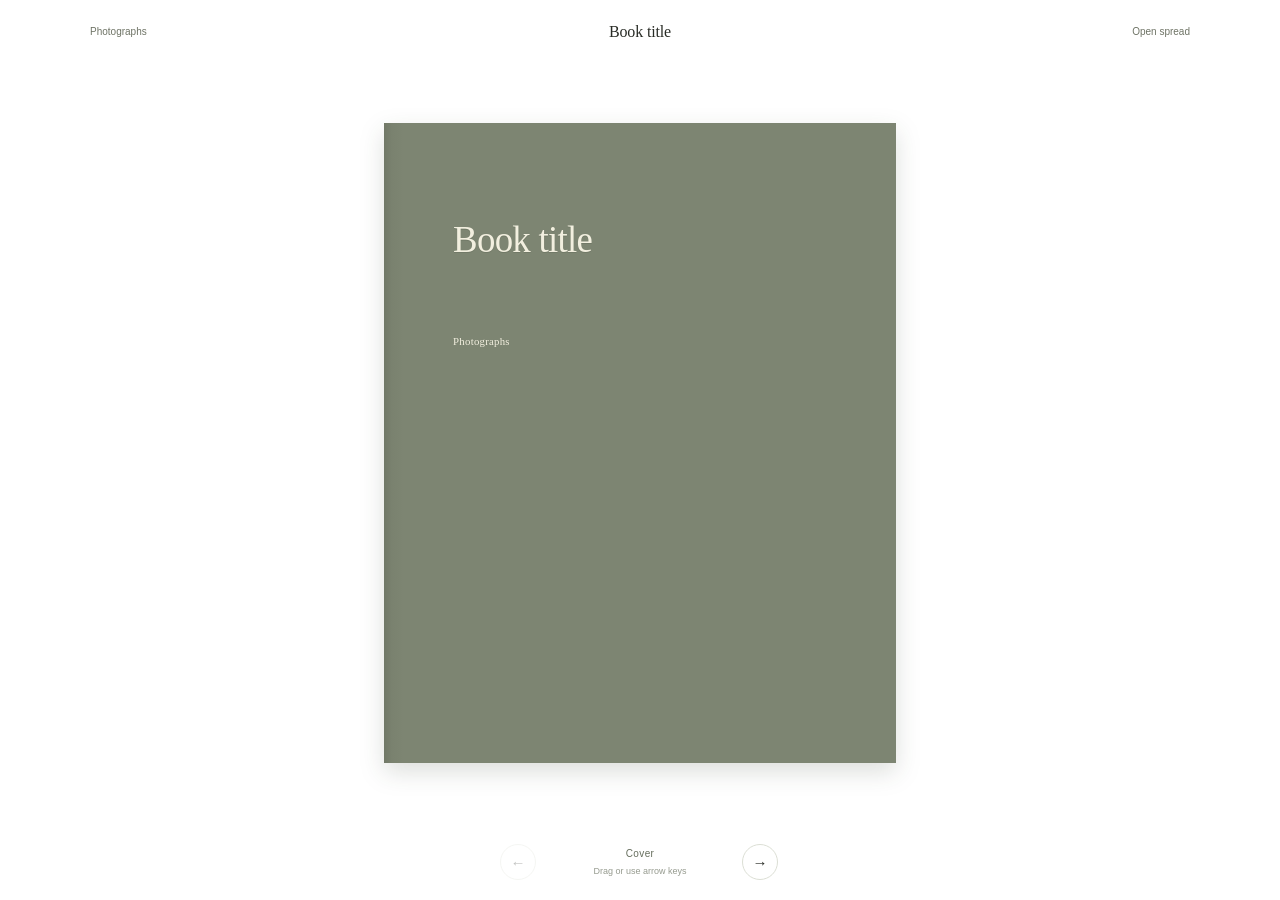
==== runtime/index.html @ 0000cc7c "feat: publish photobooks to GitHub Pages Co-authored-by: TRAE CLI <traecli@bytedance.com>" ====
<!doctype html>
<html lang="en" data-strava-photobook="1">
<head>
  <meta charset="utf-8">
  <meta name="viewport" content="width=device-width,initial-scale=1">
  <title>Book title</title>
  <link rel="stylesheet" href="styles.css">
</head>
<body>
<main class="room">
  <header class="book-header">
    <span>Photographs</span><h1>Book title</h1><span id="orientation">Open spread</span>
  </header>
  <section class="stage" aria-label="Interactive photo book">
    <div class="book-rig">
      <div id="book" class="book" data-page-width="512" data-page-height="640">
        <article class="book-page art-page cloth recto" data-density="hard" aria-label="Front cover">
          <h2 class="cover-title">Book title</h2><p class="cover-subtitle">Photographs</p>
        </article>
        <article class="book-page art-page endpaper verso" aria-label="Page 1"></article>
        <article class="book-page art-page paper recto" aria-label="Page 2">
          <div class="title-block"><h2>Book title</h2><p>Photographs</p></div>
        </article>
        <article class="book-page art-page paper verso" aria-label="Page 3"></article>
        <article class="book-page art-page paper recto" aria-label="Page 4">
          <figure class="plate medium"><!-- Insert a user photograph with descriptive alt text. --></figure>
        </article>
        <article class="book-page art-page paper verso" aria-label="Page 5">
          <div class="colophon"><p>Book title</p><p>Photographs and credits</p></div>
        </article>
        <article class="book-page art-page endpaper recto" aria-label="Page 6"></article>
        <article class="book-page art-page cloth verso" data-density="hard" aria-label="Back cover">
          <span class="back-mark">Book title</span>
        </article>
      </div>
    </div>
  </section>
  <footer class="controls" aria-label="Book controls">
    <button id="previous" type="button" aria-label="Previous page">←</button>
    <div class="status" aria-live="polite"><span id="page-status">Cover</span><small>Drag or use arrow keys</small></div>
    <button id="next" type="button" aria-label="Next page">→</button>
  </footer>
</main>
<script src="vendor/page-flip.browser.js"></script>
<script src="flipbook.js"></script>
</body>
</html>
---- runtime/styles.css ----
@import url("style/book-style.css");
:root { --page-ratio: .8; color: var(--ink); background: #fff; font-family: var(--book-serif); font-synthesis: none; }
* { box-sizing: border-box; }
html, body { margin: 0; min-height: 100%; }
body { overflow: hidden; background: #fff; }
button { color: inherit; font: inherit; }
.room { display: grid; grid-template-rows: auto minmax(0, 1fr) auto; height: 100dvh; padding: 22px 24px 20px; }
.book-header { display: grid; grid-template-columns: 1fr auto 1fr; align-items: center; gap: 20px; width: min(100%, 1100px); margin: auto; }
.book-header h1 { margin: 0; font: 400 16px/1.3 var(--book-serif); letter-spacing: -.01em; }
.book-header a, .book-header span { font: 400 10px/1.4 var(--book-sans); color: #6e7365; text-decoration: none; }
.book-header span:last-child { text-align: right; }
.stage { position: relative; display: grid; place-items: center; min-height: 0; padding: 16px 0; }
/* PageFlip derives leaf height from width. Reserve room for navigation. */
.book-rig { display: grid; place-items: center; width: min(100%, calc((100dvh - 140px) * var(--page-ratio) * 2), calc(640px * var(--page-ratio) * 2)); height: min(calc(100dvh - 140px), 640px); }
.book { position: relative; isolation: isolate; filter: drop-shadow(0 9px 12px rgb(29 37 21 / 15%)); transition: translate 760ms ease; }
.book[data-layout="landscape"][data-edge="front"] { translate: -25% 0; }
.book[data-layout="landscape"][data-edge="back"] { translate: 25% 0; }
.book-page { position: relative; overflow: hidden; background: var(--paper); }
.book-page.--left::before, .book-page.--right::before { position: absolute; inset-block: 0; z-index: 3; width: clamp(14px, 4%, 28px); content: ""; pointer-events: none; }
.book-page.--left::before { right: 0; background: linear-gradient(to left, rgb(28 30 24 / 12%), rgb(28 30 24 / 3%) 40%, transparent); }
.book-page.--right::before { left: 0; background: linear-gradient(to right, rgb(28 30 24 / 12%), rgb(28 30 24 / 3%) 40%, transparent); }
.controls { display: grid; grid-template-columns: 38px 1fr 38px; align-items: center; gap: 20px; width: min(100%, 280px); margin: auto; }
.controls button { border: 1px solid #dcdfd5; border-radius: 50%; width: 36px; height: 36px; padding: 0; background: #fff; font: 400 15px var(--book-sans); cursor: pointer; }
.controls button:disabled { opacity: .28; cursor: default; }
.status { display: grid; gap: 4px; text-align: center; }
.status span { font: 400 10px/1.4 var(--book-sans); letter-spacing: .04em; color: #666e5d; }
.status small { font: 400 9px/1.4 var(--book-sans); color: #969b8f; }
a:focus-visible, button:focus-visible { outline: 2px solid #6b735d; outline-offset: 4px; }
@media (max-width: 700px) {
  .room { padding: 12px 8px calc(10px + env(safe-area-inset-bottom)); }
  .book-header { grid-template-columns: 1fr auto; }
  .book-header h1 { font-size: 13px; }
  .book-header #orientation { display: none; }
  /* larger, finger-friendly controls (>=44px hit area) */
  .controls { grid-template-columns: 46px 1fr 46px; gap: 14px; width: min(100%, 320px); }
  .controls button { width: 46px; height: 46px; font-size: 18px; }
}
@media (prefers-reduced-motion: reduce) { .book { transition: none; } }
@media print { body { overflow: visible; } .book-header, .controls { display: none; } }
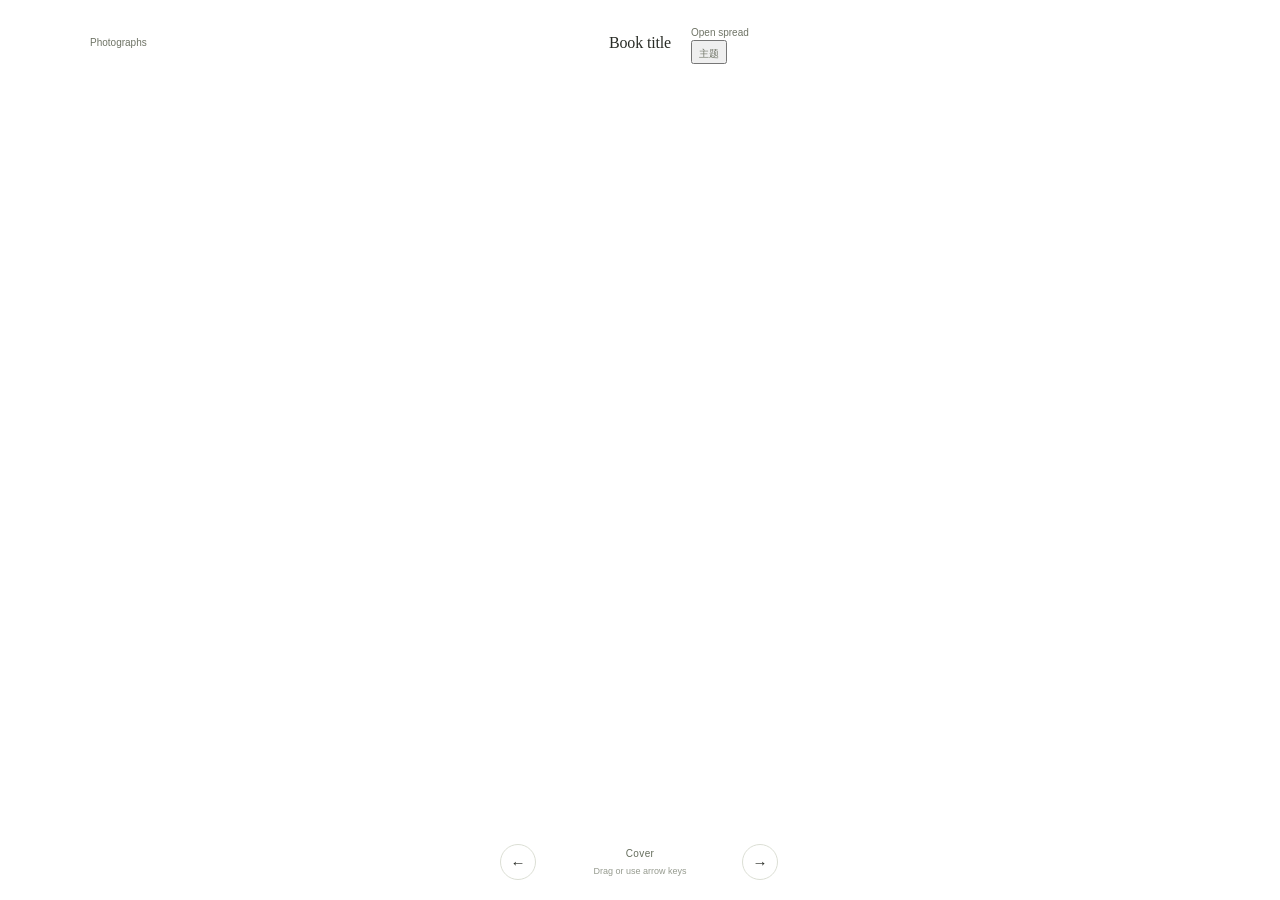
==== commit b1f1899b: "feat(theme): add persistent palette interaction Co-authored-by: TRAE CLI <traecli@bytedance.com>" ====
--- a/runtime/index.html
+++ b/runtime/index.html
@@ -9,7 +9,10 @@
 <body>
 <main class="room">
   <header class="book-header">
-    <span>Photographs</span><h1>Book title</h1><span id="orientation">Open spread</span>
+    <span>Photographs</span><h1>Book title</h1>
+    <div class="header-tools"><span id="orientation">Open spread</span>
+      <div class="theme-picker"><button id="theme-toggle" class="theme-toggle" type="button" aria-expanded="false" aria-controls="theme-popover"><span class="current-swatch" aria-hidden="true"></span><span>主题</span></button><div id="theme-popover" class="theme-popover" role="dialog" aria-label="选择画册主题" hidden><div class="theme-options"></div></div></div>
+    </div>
   </header>
   <section class="stage" aria-label="Interactive photo book">
     <div class="book-rig">
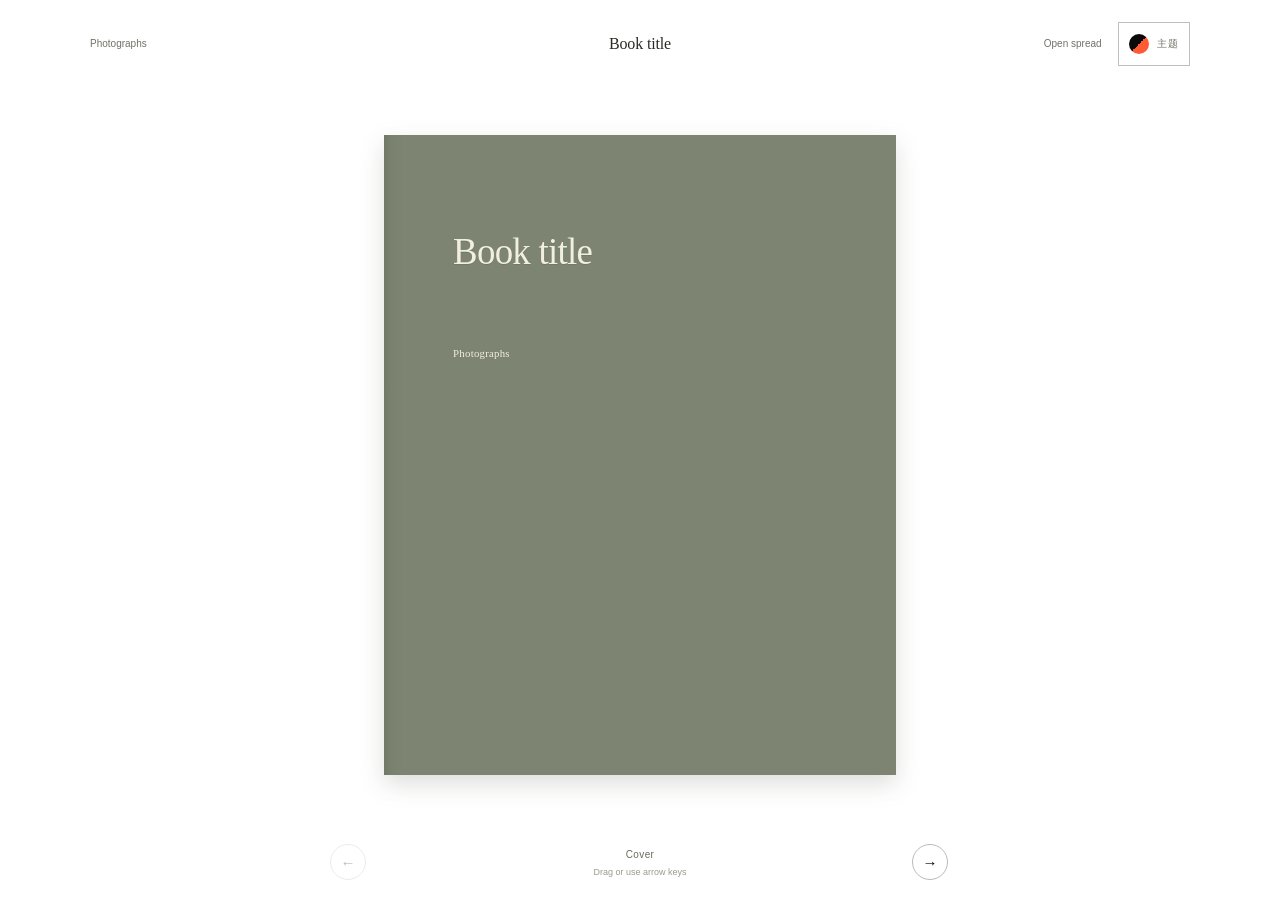
==== commit 1b507f55: "feat(book): add month timeline navigation Co-authored-by: TRAE CLI <traecli@bytedance.com>" ====
--- a/runtime/index.html
+++ b/runtime/index.html
@@ -40,11 +40,12 @@
   </section>
   <footer class="controls" aria-label="Book controls">
     <button id="previous" type="button" aria-label="Previous page">←</button>
-    <div class="status" aria-live="polite"><span id="page-status">Cover</span><small>Drag or use arrow keys</small></div>
+    <div class="control-center"><nav id="month-timeline" class="month-timeline" aria-label="Browse by month"></nav><div class="status" aria-live="polite"><span id="page-status">Cover</span><small>Drag or use arrow keys</small></div></div>
     <button id="next" type="button" aria-label="Next page">→</button>
   </footer>
 </main>
 <script src="vendor/page-flip.browser.js"></script>
-<script src="flipbook.js"></script>
+<script type="module" src="month-timeline.js"></script>
+<script type="module" src="flipbook.js"></script>
 </body>
 </html>
--- a/runtime/styles.css
+++ b/runtime/styles.css
@@ -1,5 +1,5 @@
 @import url("style/book-style.css");
-:root { --page-ratio: .8; color: var(--ink); background: #fff; font-family: var(--book-serif); font-synthesis: none; }
+:root { --page-ratio: .8; --theme-primary: #0A0A0A; --theme-accent: #FF5A36; --theme-accent-ink: #FFFFFF; --theme-paper: color-mix(in srgb, var(--theme-primary) 3%, white); color: var(--ink); background: #fff; font-family: var(--book-serif); font-synthesis: none; }
 * { box-sizing: border-box; }
 html, body { margin: 0; min-height: 100%; }
 body { overflow: hidden; background: #fff; }
@@ -8,7 +8,23 @@
 .book-header { display: grid; grid-template-columns: 1fr auto 1fr; align-items: center; gap: 20px; width: min(100%, 1100px); margin: auto; }
 .book-header h1 { margin: 0; font: 400 16px/1.3 var(--book-serif); letter-spacing: -.01em; }
 .book-header a, .book-header span { font: 400 10px/1.4 var(--book-sans); color: #6e7365; text-decoration: none; }
-.book-header span:last-child { text-align: right; }
+.header-tools { position: relative; display: flex; justify-content: flex-end; align-items: center; gap: 16px; }
+.header-tools > #orientation { text-align: right; }
+.theme-picker { position: relative; z-index: 100; }
+.theme-toggle { display: flex; align-items: center; gap: 8px; min-height: 44px; padding: 0 10px; border: 1px solid color-mix(in srgb, var(--theme-primary) 26%, white); background: #fff; color: var(--theme-primary); font: 700 10px/1 var(--book-sans); letter-spacing: .12em; cursor: pointer; }
+.current-swatch, .theme-swatch { flex: none; border-radius: 50%; background: linear-gradient(135deg, var(--swatch-primary, var(--theme-primary)) 0 50%, var(--swatch-accent, var(--theme-accent)) 50% 100%); }
+.current-swatch { width: 20px; height: 20px; }
+.theme-popover { position: absolute; top: calc(100% + 9px); right: 0; width: min(430px, calc(100vw - 32px)); max-height: min(560px, calc(100dvh - 110px)); overflow: auto; padding: 16px; border: 1px solid var(--theme-primary); background: color-mix(in srgb, var(--theme-paper) 92%, white); box-shadow: 0 18px 48px rgb(0 0 0 / 18%); }
+.theme-popover[hidden] { display: none; }
+.theme-popover-head { display: flex; justify-content: space-between; margin-bottom: 12px; font: 700 11px/1.2 var(--book-sans); letter-spacing: .12em; text-transform: uppercase; }
+.theme-popover-head span { color: color-mix(in srgb, var(--theme-primary) 60%, white); }
+.theme-options { display: grid; grid-template-columns: repeat(2, minmax(0, 1fr)); gap: 6px; }
+.theme-option { display: grid; grid-template-columns: 26px minmax(0, 1fr) 16px; align-items: center; gap: 9px; min-height: 48px; padding: 7px 9px; border: 1px solid transparent; background: transparent; color: var(--theme-primary); text-align: left; font: 600 11px/1.25 var(--book-sans); cursor: pointer; }
+.theme-option:hover { background: color-mix(in srgb, var(--theme-accent) 12%, white); }
+.theme-option[aria-pressed="true"] { border-color: var(--theme-primary); background: color-mix(in srgb, var(--theme-accent) 18%, white); }
+.theme-swatch { width: 26px; height: 26px; border: 1px solid rgb(0 0 0 / 12%); }
+.theme-check { visibility: hidden; color: var(--theme-primary); font-weight: 900; }
+.theme-option[aria-pressed="true"] .theme-check { visibility: visible; }
 .stage { position: relative; display: grid; place-items: center; min-height: 0; padding: 16px 0; }
 /* PageFlip derives leaf height from width. Reserve room for navigation. */
 .book-rig { display: grid; place-items: center; width: min(100%, calc((100dvh - 140px) * var(--page-ratio) * 2), calc(640px * var(--page-ratio) * 2)); height: min(calc(100dvh - 140px), 640px); }
@@ -19,21 +35,41 @@
 .book-page.--left::before, .book-page.--right::before { position: absolute; inset-block: 0; z-index: 3; width: clamp(14px, 4%, 28px); content: ""; pointer-events: none; }
 .book-page.--left::before { right: 0; background: linear-gradient(to left, rgb(28 30 24 / 12%), rgb(28 30 24 / 3%) 40%, transparent); }
 .book-page.--right::before { left: 0; background: linear-gradient(to right, rgb(28 30 24 / 12%), rgb(28 30 24 / 3%) 40%, transparent); }
-.controls { display: grid; grid-template-columns: 38px 1fr 38px; align-items: center; gap: 20px; width: min(100%, 280px); margin: auto; }
-.controls button { border: 1px solid #dcdfd5; border-radius: 50%; width: 36px; height: 36px; padding: 0; background: #fff; font: 400 15px var(--book-sans); cursor: pointer; }
-.controls button:disabled { opacity: .28; cursor: default; }
+.controls { display: grid; grid-template-columns: 38px minmax(0, 1fr) 38px; align-items: center; gap: 18px; width: min(100%, 620px); margin: auto; }
+.controls > button { border: 1px solid color-mix(in srgb, var(--theme-primary) 28%, white); border-radius: 50%; width: 36px; height: 36px; padding: 0; background: #fff; color: var(--theme-primary); font: 400 15px var(--book-sans); cursor: pointer; }
+.controls > button:disabled { opacity: .28; cursor: default; }
+.control-center { display: grid; min-width: 0; gap: 3px; }
+.month-timeline { position: relative; display: flex; justify-content: center; min-width: 0; overflow-x: auto; scrollbar-width: none; }
+.month-timeline::-webkit-scrollbar { display: none; }
+.month-timeline::before { position: absolute; top: 21px; left: 22px; right: 22px; height: 1px; background: color-mix(in srgb, var(--theme-primary) 22%, white); content: ""; }
+.month-jump { position: relative; display: inline-flex; flex: 0 0 44px; align-items: center; justify-content: center; gap: 1px; min-width: 44px; height: 44px; padding: 0; border: 0; background: transparent; color: color-mix(in srgb, var(--theme-primary) 54%, white); font: 600 9px/1 var(--book-sans); cursor: pointer; }
+.month-jump::before { position: absolute; top: 18px; left: 50%; width: 7px; height: 7px; border: 2px solid #fff; border-radius: 50%; background: color-mix(in srgb, var(--theme-primary) 35%, white); content: ""; translate: -50% -50%; }
+.month-jump span,.month-jump b { translate: 0 10px; }
+.month-jump b { font-weight: 600; }
+.month-jump[aria-current="true"] { color: var(--theme-primary); }
+.month-jump[aria-current="true"]::before { width: 10px; height: 10px; background: var(--theme-accent); }
 .status { display: grid; gap: 4px; text-align: center; }
 .status span { font: 400 10px/1.4 var(--book-sans); letter-spacing: .04em; color: #666e5d; }
 .status small { font: 400 9px/1.4 var(--book-sans); color: #969b8f; }
-a:focus-visible, button:focus-visible { outline: 2px solid #6b735d; outline-offset: 4px; }
+a:focus-visible, button:focus-visible { outline: 3px solid var(--theme-accent); outline-offset: 3px; }
 @media (max-width: 700px) {
   .room { padding: 12px 8px calc(10px + env(safe-area-inset-bottom)); }
   .book-header { grid-template-columns: 1fr auto; }
+  .book-header > span:first-child { display: none; }
   .book-header h1 { font-size: 13px; }
   .book-header #orientation { display: none; }
+  .header-tools { gap: 0; }
+  .theme-toggle { min-width: 44px; padding: 0 8px; }
+  .theme-toggle > span:last-child { display: none; }
+  .theme-popover { position: fixed; top: auto; left: 8px; right: 8px; bottom: calc(76px + env(safe-area-inset-bottom)); width: auto; max-height: 55dvh; overflow: auto; padding: 14px; }
+  .theme-options { grid-template-columns: repeat(2, minmax(0, 1fr)); }
+  .theme-option { min-height: 44px; font-size: 10px; }
   /* larger, finger-friendly controls (>=44px hit area) */
-  .controls { grid-template-columns: 46px 1fr 46px; gap: 14px; width: min(100%, 320px); }
-  .controls button { width: 46px; height: 46px; font-size: 18px; }
+  .controls { grid-template-columns: 46px minmax(0, 1fr) 46px; gap: 8px; width: 100%; }
+  .controls > button { width: 46px; height: 46px; font-size: 18px; }
+  .month-timeline { justify-content: flex-start; }
+  .month-jump { flex-basis: 44px; }
+  .month-jump b { display: none; }
 }
 @media (prefers-reduced-motion: reduce) { .book { transition: none; } }
 @media print { body { overflow: visible; } .book-header, .controls { display: none; } }
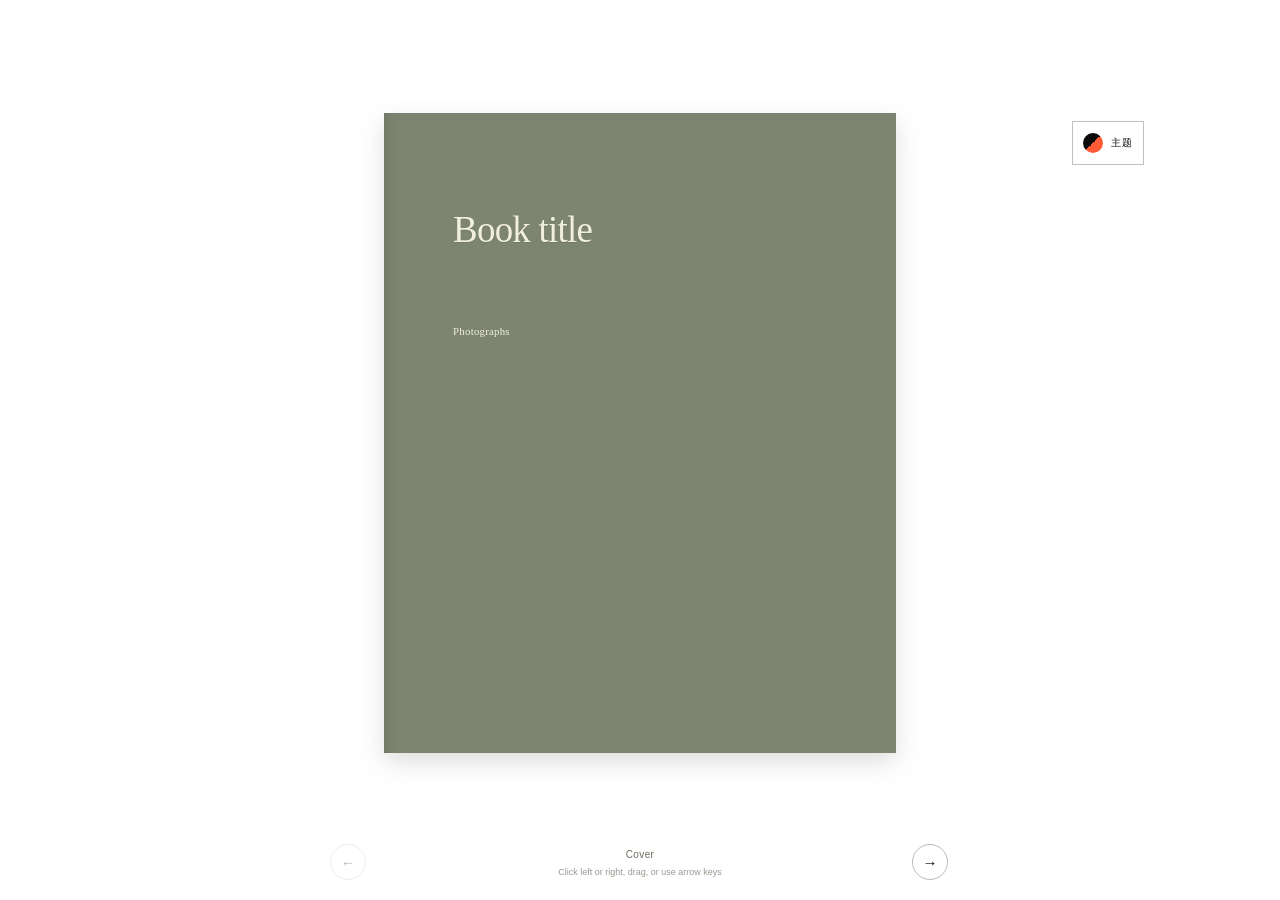
==== commit 5bb475f6: "feat(book): embed theme controls in pages Co-authored-by: TRAE CLI <traecli@bytedance.com>" ====
--- a/runtime/index.html
+++ b/runtime/index.html
@@ -8,14 +8,9 @@
 </head>
 <body>
 <main class="room">
-  <header class="book-header">
-    <span>Photographs</span><h1>Book title</h1>
-    <div class="header-tools"><span id="orientation">Open spread</span>
-      <div class="theme-picker"><button id="theme-toggle" class="theme-toggle" type="button" aria-expanded="false" aria-controls="theme-popover"><span class="current-swatch" aria-hidden="true"></span><span>主题</span></button><div id="theme-popover" class="theme-popover" role="dialog" aria-label="选择画册主题" hidden><div class="theme-options"></div></div></div>
-    </div>
-  </header>
   <section class="stage" aria-label="Interactive photo book">
     <div class="book-rig">
+      <div class="book-theme-overlay" data-no-page-click><div class="theme-picker"><button id="theme-toggle" class="theme-toggle" type="button" aria-expanded="false" aria-controls="theme-popover"><span class="current-swatch" aria-hidden="true"></span><span>主题</span></button><div id="theme-popover" class="theme-popover" role="dialog" aria-label="选择画册主题" hidden><div class="theme-options"></div></div></div></div>
       <div id="book" class="book" data-page-width="512" data-page-height="640">
         <article class="book-page art-page cloth recto" data-density="hard" aria-label="Front cover">
           <h2 class="cover-title">Book title</h2><p class="cover-subtitle">Photographs</p>
@@ -40,7 +35,7 @@
   </section>
   <footer class="controls" aria-label="Book controls">
     <button id="previous" type="button" aria-label="Previous page">←</button>
-    <div class="control-center"><nav id="month-timeline" class="month-timeline" aria-label="Browse by month"></nav><div class="status" aria-live="polite"><span id="page-status">Cover</span><small>Drag or use arrow keys</small></div></div>
+    <div class="control-center"><nav id="month-timeline" class="month-timeline" aria-label="Browse by month"></nav><div class="status" aria-live="polite"><span id="page-status">Cover</span><small>Click left or right, drag, or use arrow keys</small></div></div>
     <button id="next" type="button" aria-label="Next page">→</button>
   </footer>
 </main>
--- a/runtime/styles.css
+++ b/runtime/styles.css
@@ -4,7 +4,7 @@
 html, body { margin: 0; min-height: 100%; }
 body { overflow: hidden; background: #fff; }
 button { color: inherit; font: inherit; }
-.room { display: grid; grid-template-rows: auto minmax(0, 1fr) auto; height: 100dvh; padding: 22px 24px 20px; }
+.room { display: grid; grid-template-rows: minmax(0, 1fr) auto; height: 100dvh; padding: 22px 24px 20px; }
 .book-header { display: grid; grid-template-columns: 1fr auto 1fr; align-items: center; gap: 20px; width: min(100%, 1100px); margin: auto; }
 .book-header h1 { margin: 0; font: 400 16px/1.3 var(--book-serif); letter-spacing: -.01em; }
 .book-header a, .book-header span { font: 400 10px/1.4 var(--book-sans); color: #6e7365; text-decoration: none; }
@@ -27,8 +27,10 @@
 .theme-option[aria-pressed="true"] .theme-check { visibility: visible; }
 .stage { position: relative; display: grid; place-items: center; min-height: 0; padding: 16px 0; }
 /* PageFlip derives leaf height from width. Reserve room for navigation. */
-.book-rig { display: grid; place-items: center; width: min(100%, calc((100dvh - 140px) * var(--page-ratio) * 2), calc(640px * var(--page-ratio) * 2)); height: min(calc(100dvh - 140px), 640px); }
+.book-rig { position: relative; display: grid; place-items: center; width: min(100%, calc((100dvh - 104px) * var(--page-ratio) * 2), calc(640px * var(--page-ratio) * 2)); height: min(calc(100dvh - 104px), 640px); }
 .book { position: relative; isolation: isolate; filter: drop-shadow(0 9px 12px rgb(29 37 21 / 15%)); transition: translate 760ms ease; }
+.book-theme-overlay { position: absolute; z-index: 1000; top: 8px; right: 8px; pointer-events: auto; }
+.book-theme-overlay .theme-popover { top: 0; right: 48px; }
 .book[data-layout="landscape"][data-edge="front"] { translate: -25% 0; }
 .book[data-layout="landscape"][data-edge="back"] { translate: 25% 0; }
 .book-page { position: relative; overflow: hidden; background: var(--paper); }
@@ -54,14 +56,12 @@
 a:focus-visible, button:focus-visible { outline: 3px solid var(--theme-accent); outline-offset: 3px; }
 @media (max-width: 700px) {
   .room { padding: 12px 8px calc(10px + env(safe-area-inset-bottom)); }
-  .book-header { grid-template-columns: 1fr auto; }
-  .book-header > span:first-child { display: none; }
-  .book-header h1 { font-size: 13px; }
-  .book-header #orientation { display: none; }
-  .header-tools { gap: 0; }
+  .stage { padding-top: 54px; }
+  .book-rig { height: min(calc(100dvh - 126px), 640px); }
+  .book-theme-overlay { top: 8px; right: 8px; }
   .theme-toggle { min-width: 44px; padding: 0 8px; }
   .theme-toggle > span:last-child { display: none; }
-  .theme-popover { position: fixed; top: auto; left: 8px; right: 8px; bottom: calc(76px + env(safe-area-inset-bottom)); width: auto; max-height: 55dvh; overflow: auto; padding: 14px; }
+  .theme-popover { position: fixed; top: 62px; left: 8px; right: 8px; bottom: auto; width: auto; max-height: 55dvh; overflow: auto; padding: 14px; }
   .theme-options { grid-template-columns: repeat(2, minmax(0, 1fr)); }
   .theme-option { min-height: 44px; font-size: 10px; }
   /* larger, finger-friendly controls (>=44px hit area) */
